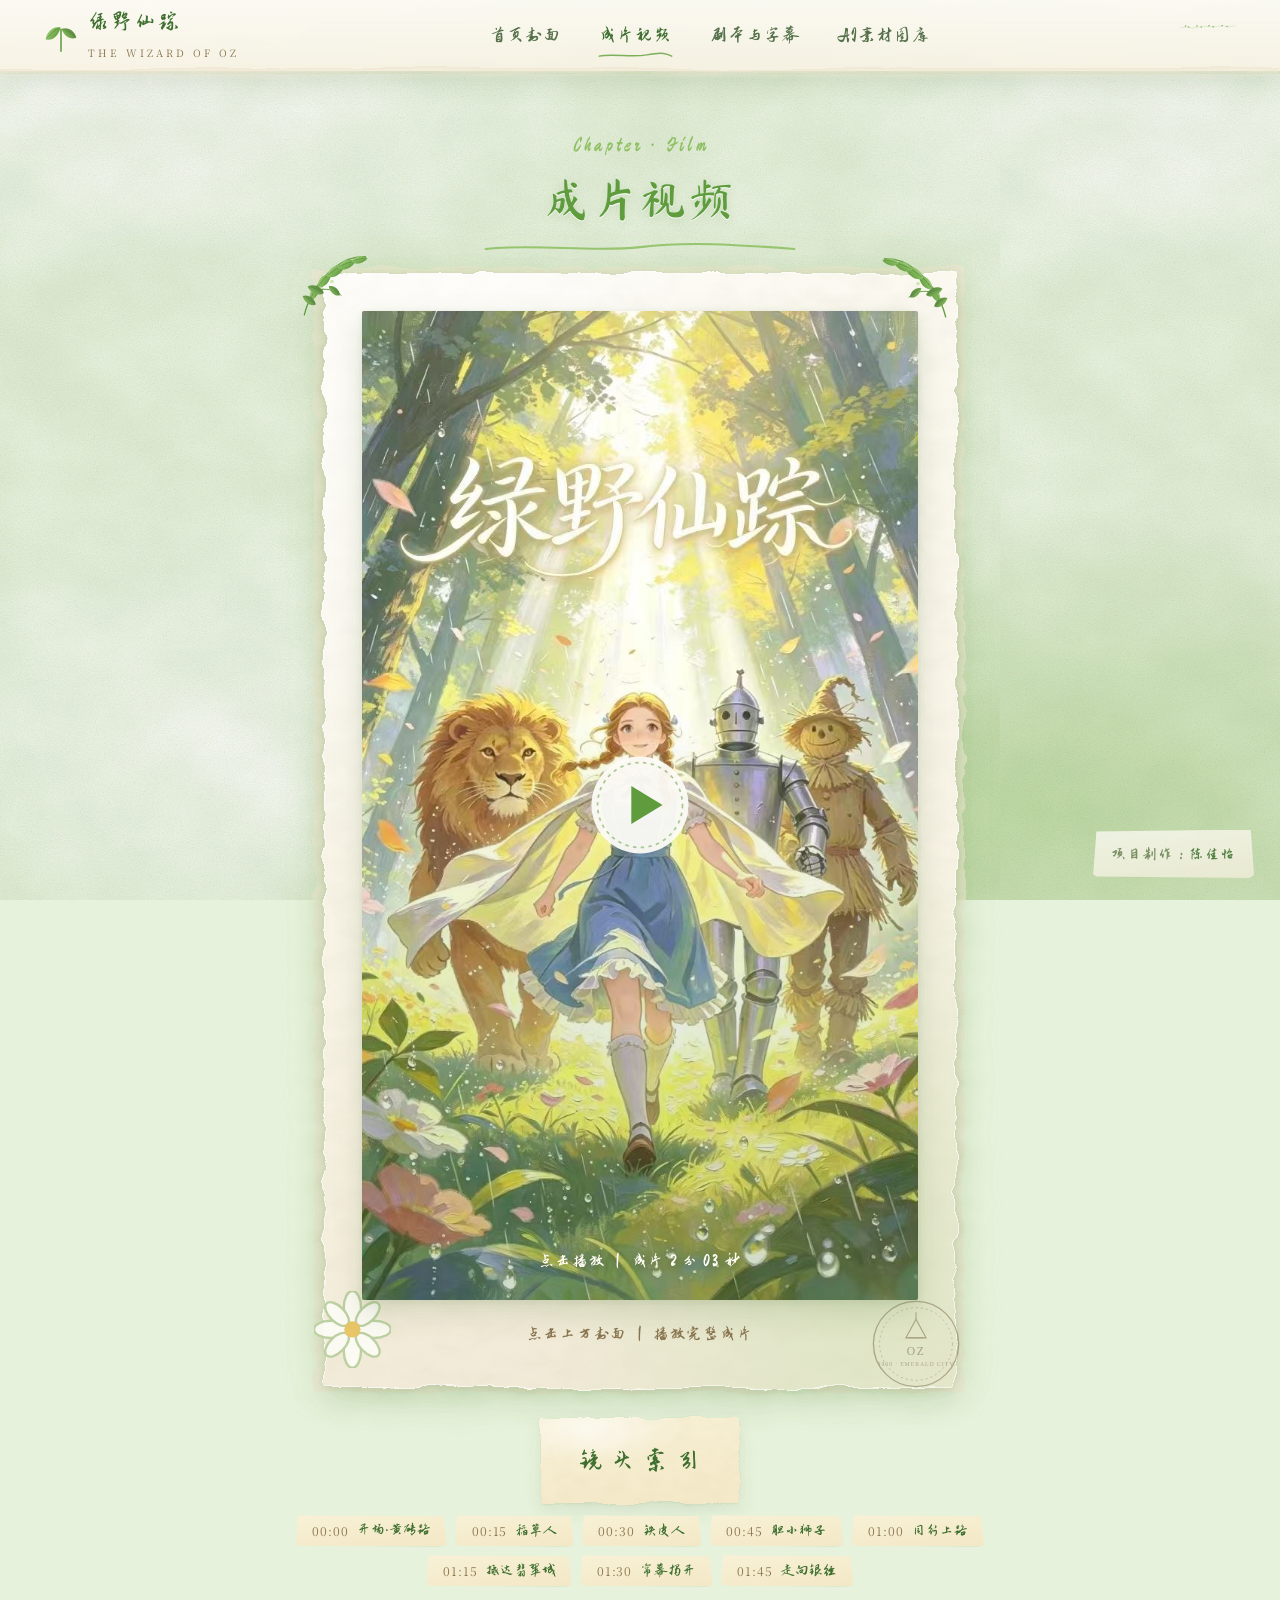
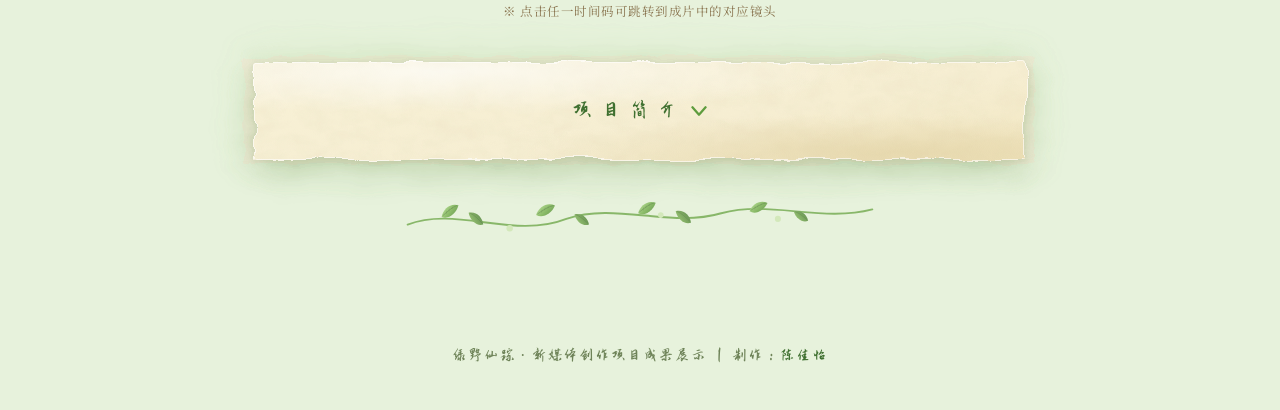
==== video.html @ a8768f30 "Add files via upload" ====
<!DOCTYPE html>
<html lang="zh-CN">
<head>
<meta charset="UTF-8">
<meta name="viewport" content="width=device-width, initial-scale=1, viewport-fit=cover">
<title>成片视频 · 绿野仙踪 | 陈佳怡</title>
<meta name="description" content="《绿野仙踪》新媒体创作项目成片视频 —— 完整短片与项目简介。制作：陈佳怡。">
<meta name="theme-color" content="#E7F2DC">
<link rel="stylesheet" href="css/style.css">
</head>
<body>

<!-- 入场遮罩：进入网页时纸张洇开 -->
<div class="intro" aria-hidden="true"></div>

<!-- SVG 装饰库（与首页一致） -->
<svg class="svg-defs" xmlns="http://www.w3.org/2000/svg" aria-hidden="true">
  <defs>
    <linearGradient id="gLeaf" x1="0" y1="0" x2="1" y2="1">
      <stop offset="0%" stop-color="#AED88A"/><stop offset="52%" stop-color="#7CB356"/><stop offset="100%" stop-color="#568F3A"/>
    </linearGradient>
    <linearGradient id="gLeaf2" x1="0" y1="1" x2="1" y2="0">
      <stop offset="0%" stop-color="#8FC064"/><stop offset="100%" stop-color="#4A7C36"/>
    </linearGradient>
    <linearGradient id="gTea" x1="0" y1="0" x2=".4" y2="1">
      <stop offset="0%" stop-color="#A9D287"/><stop offset="45%" stop-color="#78B053"/><stop offset="100%" stop-color="#3F7030"/>
    </linearGradient>

    <filter id="tornEdge" x="-12%" y="-18%" width="124%" height="136%">
      <feTurbulence type="fractalNoise" baseFrequency="0.020 0.040" numOctaves="5" seed="11" result="n"/>
      <feDisplacementMap in="SourceGraphic" in2="n" scale="11" xChannelSelector="R" yChannelSelector="G"/>
    </filter>
    <filter id="tornEdge2" x="-12%" y="-18%" width="124%" height="136%">
      <feTurbulence type="fractalNoise" baseFrequency="0.024 0.048" numOctaves="5" seed="27" result="n"/>
      <feDisplacementMap in="SourceGraphic" in2="n" scale="10" xChannelSelector="R" yChannelSelector="G"/>
    </filter>
    <filter id="tornEdge3" x="-14%" y="-20%" width="128%" height="140%">
      <feTurbulence type="fractalNoise" baseFrequency="0.030 0.055" numOctaves="4" seed="43" result="n"/>
      <feDisplacementMap in="SourceGraphic" in2="n" scale="8" xChannelSelector="R" yChannelSelector="G"/>
    </filter>
    <filter id="tornEdge4" x="-4%" y="-40%" width="108%" height="180%">
      <feTurbulence type="fractalNoise" baseFrequency="0.006 0.090" numOctaves="4" seed="59" result="n"/>
      <feDisplacementMap in="SourceGraphic" in2="n" scale="7" xChannelSelector="R" yChannelSelector="G"/>
    </filter>

    <g id="leafR">
      <path d="M0 0 C 9 -11, 26 -14, 36 -3 C 25 8, 8 10, 0 0 Z" fill="url(#gLeaf)"/>
      <path d="M3 -1 C 13 -3, 25 -6, 34 -4" stroke="#456F32" stroke-width="1.1" fill="none" opacity=".62"/>
      <path d="M13 -5 L10 0 M19 -6 L16 -2 M25 -6 L23 -3" stroke="#456F32" stroke-width=".75" opacity=".45"/>
    </g>
    <g id="leafL">
      <path d="M0 0 C -9 -11, -26 -14, -36 -3 C -25 8, -8 10, 0 0 Z" fill="url(#gLeaf2)"/>
      <path d="M-3 -1 C -13 -3, -25 -6, -34 -4" stroke="#456F32" stroke-width="1.1" fill="none" opacity=".62"/>
    </g>
    <g id="vineSpray">
      <path d="M4 104 C 12 72, 28 44, 56 22 C 74 8, 92 2, 110 3" fill="none" stroke="#5E9C3E" stroke-width="2.3" stroke-linecap="round"/>
      <path d="M34 60 C 46 58, 60 62, 68 70" fill="none" stroke="#5E9C3E" stroke-width="1.6" stroke-linecap="round"/>
      <use href="#leafR" transform="translate(14,78) rotate(-54) scale(.82)"/>
      <use href="#leafR" transform="translate(27,56) rotate(-40) scale(.92)"/>
      <use href="#leafR" transform="translate(43,37) rotate(-26) scale(1)"/>
      <use href="#leafR" transform="translate(62,22) rotate(-14) scale(.9)"/>
      <use href="#leafR" transform="translate(86,11) rotate(-5) scale(.78)"/>
      <use href="#leafL" transform="translate(24,86) rotate(28) scale(.76)"/>
      <use href="#leafL" transform="translate(38,66) rotate(16) scale(.84)"/>
      <use href="#leafL" transform="translate(66,70) rotate(34) scale(.7)"/>
      <circle cx="52" cy="46" r="3.2" fill="#CFE7B4"/>
      <circle cx="79" cy="30" r="2.6" fill="#CFE7B4"/>
    </g>
    <g id="vineH">
      <path d="M4 26 C 56 6, 116 42, 172 20 C 224 2, 282 30, 336 14 C 388 0, 442 24, 496 10" fill="none" stroke="#6FA84A" stroke-width="2" stroke-linecap="round" opacity=".92"/>
      <use href="#leafR" transform="translate(40,18) rotate(-30) scale(.6)"/>
      <use href="#leafL" transform="translate(84,26) rotate(34) scale(.55)"/>
      <use href="#leafR" transform="translate(140,16) rotate(-22) scale(.62)"/>
      <use href="#leafL" transform="translate(196,26) rotate(30) scale(.52)"/>
      <use href="#leafR" transform="translate(248,14) rotate(-26) scale(.6)"/>
      <use href="#leafL" transform="translate(304,24) rotate(32) scale(.56)"/>
      <use href="#leafR" transform="translate(366,12) rotate(-20) scale(.58)"/>
      <use href="#leafL" transform="translate(428,22) rotate(28) scale(.5)"/>
      <circle cx="112" cy="30" r="3.4" fill="#CFE7B4"/>
      <circle cx="272" cy="16" r="3" fill="#CFE7B4"/>
      <circle cx="396" cy="20" r="3.2" fill="#CFE7B4"/>
    </g>
    <g id="daisy">
      <g fill="#FDFCF6" stroke="#B7CE9C" stroke-width="1">
        <ellipse cx="0" cy="-9" rx="3.6" ry="7"/><ellipse cx="0" cy="9" rx="3.6" ry="7"/>
        <ellipse cx="-9" cy="0" rx="7" ry="3.6"/><ellipse cx="9" cy="0" rx="7" ry="3.6"/>
        <ellipse cx="-6.4" cy="-6.4" rx="3.2" ry="6.2" transform="rotate(-45 -6.4 -6.4)"/>
        <ellipse cx="6.4" cy="6.4" rx="3.2" ry="6.2" transform="rotate(-45 6.4 6.4)"/>
        <ellipse cx="-6.4" cy="6.4" rx="3.2" ry="6.2" transform="rotate(45 -6.4 6.4)"/>
        <ellipse cx="6.4" cy="-6.4" rx="3.2" ry="6.2" transform="rotate(45 6.4 -6.4)"/>
      </g>
      <circle cx="0" cy="0" r="3.4" fill="#E8C25C"/>
    </g>
    <g id="stampOZ">
      <circle cx="62" cy="62" r="55" fill="none" stroke="#9C9078" stroke-width="1.7" opacity=".85"/>
      <circle cx="62" cy="62" r="47" fill="none" stroke="#9C9078" stroke-width="1" opacity=".72" stroke-dasharray="2.5 4"/>
      <path d="M62 30 L75 54 L49 54 Z" fill="none" stroke="#9C9078" stroke-width="1.5" opacity=".9"/>
      <path d="M62 30 L62 21" stroke="#9C9078" stroke-width="1.3" opacity=".9"/>
      <path d="M52 54 L72 54" stroke="#9C9078" stroke-width="1.3" opacity=".9"/>
      <text x="62" y="76" text-anchor="middle" font-family="Georgia,serif" font-size="15" letter-spacing="2" fill="#9C9078" opacity=".95">OZ</text>
      <text x="62" y="90" text-anchor="middle" font-family="Georgia,serif" font-size="7.5" letter-spacing="1.2" fill="#9C9078" opacity=".85">1900 · EMERALD CITY</text>
    </g>
    <g id="book">
      <path d="M4 20 L66 8 L66 62 L4 74 Z" fill="#5E9C3E"/>
      <path d="M66 8 L106 20 L106 74 L66 62 Z" fill="#4E8440"/>
      <path d="M70 12 L102 20 L102 70 L70 60 Z" fill="#F7F2E3"/>
      <path d="M75 20 L97 25 M75 30 L97 35 M75 40 L97 45" stroke="#CFE7B4" stroke-width="1.7"/>
      <use href="#leafR" transform="translate(30,10) rotate(-40) scale(.7)"/>
    </g>
    <g id="butterfly">
      <path d="M16 18 C 3 3, -8 10, 1 20 C -8 29, 3 36, 16 22 Z" fill="#BAD89C"/>
      <path d="M18 18 C 31 3, 42 10, 33 20 C 42 29, 31 36, 18 22 Z" fill="#A8D283"/>
      <ellipse cx="17" cy="20" rx="1.7" ry="7.4" fill="#3F7030"/>
      <path d="M17 13 C 14 5, 10 2, 7 1 M17 13 C 20 5, 24 2, 27 1" stroke="#3F7030" stroke-width="1" fill="none"/>
    </g>
    <g id="playBtn">
      <circle cx="60" cy="60" r="56" fill="rgba(253,252,247,.94)"/>
      <circle cx="60" cy="60" r="49" fill="none" stroke="#5E9C3E" stroke-width="2" opacity=".5" stroke-dasharray="4 5"/>
      <path d="M50 38 L86 60 L50 82 Z" fill="#5E9C3E"/>
    </g>
    <g id="chev"><path d="M5 4 L13 12 L5 20" fill="none" stroke="#5E9C3E" stroke-width="2.6" stroke-linecap="round" stroke-linejoin="round"/></g>
    <g id="chevD"><path d="M3 6 L11 15 L19 6" fill="none" stroke="#5E9C3E" stroke-width="2.8" stroke-linecap="round" stroke-linejoin="round"/></g>
    <g id="waveRule"><path d="M6 8 C 60 2, 120 12, 170 6 S 270 3, 334 8" fill="none" stroke="#8FC064" stroke-width="2.2" stroke-linecap="round"/></g>
    <g id="tinyLeaf"><path d="M0 0 C 6 -8, 18 -10, 24 -2 C 16 6, 6 8, 0 0 Z" fill="#8FC064" opacity=".85"/></g>
  </defs>
</svg>

<!-- 常驻导航 -->
<nav class="topnav">
  <a class="brand" href="index.html">
    <svg class="brand__leaf" viewBox="0 0 40 40" aria-hidden="true">
      <use href="#leafR" transform="translate(2,24) rotate(-34) scale(.62)"/>
      <use href="#leafL" transform="translate(38,22) rotate(26) scale(.56)"/>
      <path d="M20 38 L20 12" stroke="#5E9C3E" stroke-width="1.8" stroke-linecap="round"/>
    </svg>
    <span><span class="brand__txt">绿野仙踪</span><span class="brand__en">THE WIZARD OF OZ</span></span>
  </a>
  <div class="navlinks">
    <a class="navlink" href="index.html">首页封面</a>
    <a class="navlink is-active" href="video.html">成片视频</a>
    <a class="navlink" href="script.html">剧本与字幕</a>
    <a class="navlink" href="gallery.html">AI素材图库</a>
  </div>
  <span class="navdeco" aria-hidden="true"><svg viewBox="0 0 100 40"><use href="#vineH" transform="scale(.2)"/></svg></span>
</nav>

<div class="drift" id="drift" aria-hidden="true"></div>

<main class="page" id="page">

  <!-- 页面标题区 -->
  <header class="pagehead">
    <span class="pagehead__en">Chapter · Film</span>
    <h1 class="script-title script-title--lg" style="margin:0;">成片视频</h1>
    <svg class="pagehead__deco" viewBox="0 0 340 16" aria-hidden="true"><use href="#waveRule"/></svg>
  </header>

  <section class="stage">

    <!-- ============ 视频区：先封面卡，点击后展开播放器 ============ -->
    <div class="filmwrap paper" id="filmwrap">

      <!-- 装饰：四角藤蔓 + 邮戳 + 干花 -->
      <svg class="deco deco--tl" style="width:96px" viewBox="0 0 130 120" aria-hidden="true"><use href="#vineSpray" transform="scale(.78)"/></svg>
      <svg class="deco deco--tr" style="width:96px" viewBox="0 0 130 120" aria-hidden="true"><use href="#vineSpray" transform="scale(-.78,.78) translate(-118,0)"/></svg>
      <svg class="stamp" style="right:-14px;bottom:-10px;width:96px" viewBox="0 0 124 124" aria-hidden="true"><use href="#stampOZ"/></svg>
      <svg class="dryflower" style="left:-16px;bottom:14px" viewBox="-16 -16 32 32" aria-hidden="true"><use href="#daisy"/></svg>

      <!-- 初始封面卡（点击展开） -->
      <div class="filmcover" id="filmcover" role="button" tabindex="0" aria-label="点击播放成片视频">
        <div class="filmcover__inner">
          <!-- ★ 视频封面图：替换 images/cover.jpg 即可 -->
          <img class="filmcover__img" src="images/cover.jpg" alt="《绿野仙踪》成片视频 封面">
          <span class="filmcover__veil" aria-hidden="true"></span>
          <svg class="filmcover__play" viewBox="0 0 120 120" aria-hidden="true"><use href="#playBtn"/></svg>
          <span class="filmcover__label">点击播放 ｜ 成片 2 分 03 秒</span>
        </div>
      </div>

      <!-- 展开后的播放器（★ 视频文件：video/film.mp4，换成你自己的成片即可） -->
      <div class="filmplayer paper paper--cream" id="filmplayer">
        <div class="filmplayer__frame">
          <video id="filmvideo" controls playsinline preload="metadata"
                 poster="images/cover.jpg">
            <source src="video/film.mp4" type="video/mp4">
            你的浏览器不支持 HTML5 视频，请下载 video/film.mp4 观看。
          </video>
        </div>
        <!-- 播放器四角藤蔓 -->
        <svg class="filmplayer__corner tl" viewBox="0 0 130 120" aria-hidden="true"><use href="#vineSpray" transform="scale(.82)"/></svg>
        <svg class="filmplayer__corner tr" viewBox="0 0 130 120" aria-hidden="true"><use href="#vineSpray" transform="scale(.82)"/></svg>
        <svg class="filmplayer__corner bl" viewBox="0 0 130 120" aria-hidden="true"><use href="#vineSpray" transform="scale(.82)"/></svg>
        <svg class="filmplayer__corner br" viewBox="0 0 130 120" aria-hidden="true"><use href="#vineSpray" transform="scale(.82)"/></svg>
      </div>

      <!-- 展开提示 -->
      <p class="filmwrap__hint" id="filmhint">点击上方封面 ｜ 播放完整成片</p>
    </div>

    <!-- ============ 章节时间轴（完整视频内的 8 个镜头） ============ -->
    <div class="chapters reveal">
      <div class="banner"><span class="banner__text">镜 头 索 引</span></div>
      <div class="chapters__list" id="chapters" style="margin-top:16px;">
        <button class="chip" type="button" data-t="0">   <span class="chip__t">00:00</span> 开场·黄砖路</button>
        <button class="chip" type="button" data-t="15">  <span class="chip__t">00:15</span> 稻草人</button>
        <button class="chip" type="button" data-t="30">  <span class="chip__t">00:30</span> 铁皮人</button>
        <button class="chip" type="button" data-t="45">  <span class="chip__t">00:45</span> 胆小狮子</button>
        <button class="chip" type="button" data-t="60">  <span class="chip__t">01:00</span> 同行上路</button>
        <button class="chip" type="button" data-t="75">  <span class="chip__t">01:15</span> 抵达翡翠城</button>
        <button class="chip" type="button" data-t="90">  <span class="chip__t">01:30</span> 帘幕揭开</button>
        <button class="chip" type="button" data-t="105"> <span class="chip__t">01:45</span> 走向银径</button>
      </div>
      <p class="chapters__tip">※ 点击任一时间码可跳转到成片中的对应镜头</p>
    </div>

    <!-- ============ 项目简介（默认折叠） ============ -->
    <div class="fold paper paper--cream reveal" id="fold">
      <div class="fold__head" role="button" tabindex="0" aria-expanded="false">
        <span class="fold__t">项 目 简 介</span>
        <svg class="fold__arrow" viewBox="0 0 22 21" aria-hidden="true"><use href="#chevD"/></svg>
      </div>
      <div class="fold__body">
        <div class="fold__inner">
          <div class="fold__content">
            <p>本片以世界名著《绿野仙踪》为蓝本，围绕一句提问展开叙事：<br>
              「稻草人要大脑、铁皮人要心脏、狮子要勇气 —— 而你缺什么？」</p>
            <p>全片按原著章节顺序推进：从堪萨斯的灰暗草原出发，沿黄砖路依次遇见稻草人、铁皮人与胆小的狮子，
              抵达翡翠城，揭开幕布后那个手忙脚乱的「大骗子」奥兹，
              最后回到「他们想要的东西其实一直都在」这一层反转。</p>
            <p>创作流程为：标题策划 → 字幕脚本（按原著 24 章拆分）→ 分镜画面提示词 →
              AI 水彩概念图生成 → 首尾帧视频生成 → 剪辑合成 → 网页成果集呈现。
              全片时长 2 分 03 秒，竖屏 9:16，风格为油画质感的温柔治愈童话。</p>
          </div>
        </div>
      </div>
    </div>

    <!-- 页面装饰：底部横向藤蔓 -->
    <div style="position:relative;margin-top:clamp(26px,4vw,46px);text-align:center;">
      <svg style="display:block;width:min(520px,92%);height:34px;margin:0 auto;opacity:.85;" viewBox="0 0 500 36" aria-hidden="true"><use href="#vineH"/></svg>
    </div>
  </section>
</main>

<div class="signature">项目制作：<span class="signature__name">陈佳怡</span></div>
<div class="footsign">绿野仙踪 · 新媒体创作项目成果展示 &nbsp;|&nbsp; 制作：<span>陈佳怡</span></div>

<script src="js/main.js"></script>
</body>
</html>
---- css/style.css ----
/* ==========================================================================
   绿野仙踪 · 森系水彩手账作品集  ——  css/style.css
   风格严格参考：Verdant Vibes 复古水彩手账 PPT 模板
   --------------------------------------------------------------------------
   【本次改动 v3.0 整站视觉重做】
   1) 背景   浅薄荷绿水彩晕染底纹（多层径向渐变 + feTurbulence 水渍 + 纸颗粒）
   2) 纸张   真实撕边毛边（SVG feDisplacementMap）+ 多层纸片叠加 + 水彩晕染阴影
   3) 标题   草绿色温柔手写体（英文斜体手写 + 中文行楷）
   4) 横幅   米黄色撕边纸条替代所有扁平按钮/标题栏
   5) 装饰   手绘水彩绿植藤蔓 / 复古邮戳 / 绿茶具 / 旧书 / 干花 / 蝴蝶 / 胶带
   6) 动画   整体淡入 → 主纸飘落 → 卡片错落弹出 → 藤蔓浮现 → 邮戳压印
   7) 署名   陈佳怡（右下角固定 + 页脚）
   配色：薄荷绿 #E7F2DC  草绿 #5E9C3E  米黄 #F8F1D6  纸白 #FCFAF3
   ========================================================================== */

@import url('https://fonts.googleapis.com/css2?family=Ma+Shan+Zheng&family=Zhi+Mang+Xing&family=Noto+Serif+SC:wght@400;500;600;700&display=swap');

/* --------------------------------------------------------------------------
   1. 设计变量
   -------------------------------------------------------------------------- */
:root{
  /* 底色系 */
  --mint:#E7F2DC;
  --mint-2:#D9EAC8;
  --mint-3:#EFF7E6;
  --mint-deep:#C6E0AC;

  /* 纸张系 */
  --paper:#FCFAF3;
  --paper-2:#F7F2E3;
  --paper-3:#F0E8D4;
  --cream:#F8F1D6;
  --cream-2:#F2E7C2;
  --kraft:#E5D5A8;

  /* 绿色系 */
  --green:#5E9C3E;
  --green-d:#3F7030;
  --green-dd:#2F5624;
  --green-l:#8FC064;
  --green-xl:#BAD89C;

  /* 文字与做旧 */
  --ink:#39552F;
  --ink-2:#55704A;
  --brown:#8A7550;
  --stamp:#9C9078;
  --line:rgba(94,156,62,.28);

  /* 阴影（水彩晕染感：暖棕实影 + 薄荷绿柔光） */
  --sh-soft:0 6px 16px rgba(96,124,72,.14), 0 1px 2px rgba(96,124,72,.10);
  --sh-mid:0 12px 30px rgba(96,124,72,.20), 0 2px 6px rgba(96,124,72,.12);
  --sh-deep:0 22px 50px rgba(88,116,66,.28), 0 4px 10px rgba(88,116,66,.14);
  --glow:0 0 0 1px rgba(255,255,255,.6) inset, 0 0 40px rgba(160,206,124,.30);

  /* 字体 */
  --f-hand:'Zhi Mang Xing','Ma Shan Zheng','STXingkai','华文行楷','KaiTi','楷体',cursive;
  --f-title:'Ma Shan Zheng','Zhi Mang Xing','STXingkai','华文行楷',cursive;
  --f-body:'Noto Serif SC','Songti SC','SimSun','宋体',serif;

  /* 缓动（全部缓慢柔和，不夸张） */
  --e-silk:cubic-bezier(.22,.68,.30,1);
  --e-pop:cubic-bezier(.34,1.56,.54,1);
  --e-soft:cubic-bezier(.25,.8,.3,1);

  --nav-h:66px;
}

/* --------------------------------------------------------------------------
   2. 基础重置 + 水彩背景（禁止纯色）
   -------------------------------------------------------------------------- */
*,*::before,*::after{ box-sizing:border-box; }

html{ scroll-behavior:smooth; -webkit-text-size-adjust:100%; }

body{
  margin:0;
  min-height:100vh;
  font-family:var(--f-body);
  font-size:16px;
  line-height:1.9;
  color:var(--ink);
  letter-spacing:.02em;
  position:relative;
  /* 【本次改动】薄荷绿多层水彩晕染底纹，绝非单调纯色 */
  background-color:var(--mint);
  background-image:
    radial-gradient(60% 44% at 10% 6%,  rgba(255,255,255,.92) 0%, rgba(255,255,255,0) 64%),
    radial-gradient(50% 38% at 92% 12%, rgba(255,255,255,.78) 0%, rgba(255,255,255,0) 62%),
    radial-gradient(72% 52% at 80% 90%, rgba(186,216,156,.80) 0%, rgba(186,216,156,0) 66%),
    radial-gradient(54% 46% at 18% 84%, rgba(255,255,255,.66) 0%, rgba(255,255,255,0) 64%),
    radial-gradient(120% 84% at 50% 46%, var(--mint-3) 0%, var(--mint) 46%, var(--mint-2) 100%);
  background-attachment:fixed;
  overflow-x:hidden;
}

/* 水渍晕染层（程序化生成的柔和斑块） */
body::before{
  content:"";
  position:fixed; inset:0;
  pointer-events:none;
  z-index:0;
  background-image:url("data:image/svg+xml,%3Csvg xmlns='http://www.w3.org/2000/svg' width='1000' height='1000'%3E%3Cfilter id='w'%3E%3CfeTurbulence type='fractalNoise' baseFrequency='0.010 0.013' numOctaves='5' seed='6'/%3E%3CfeColorMatrix values='0 0 0 0 0.42  0 0 0 0 0.60  0 0 0 0 0.30  0 0 0 -0.70 0.55'/%3E%3C/filter%3E%3Crect width='1000' height='1000' filter='url(%23w)'/%3E%3C/svg%3E");
  background-size:1000px 1000px;
  opacity:.34;
  mix-blend-mode:multiply;
}
/* 纸颗粒层 */
body::after{
  content:"";
  position:fixed; inset:0;
  pointer-events:none;
  z-index:0;
  background-image:url("data:image/svg+xml,%3Csvg xmlns='http://www.w3.org/2000/svg' width='260' height='260'%3E%3Cfilter id='g'%3E%3CfeTurbulence type='fractalNoise' baseFrequency='0.86' numOctaves='4' seed='3'/%3E%3C/filter%3E%3Crect width='260' height='260' filter='url(%23g)'/%3E%3C/svg%3E");
  background-size:260px 260px;
  opacity:.22;
  mix-blend-mode:multiply;
}

/* 内容层抬到背景之上 */
.page{ position:relative; z-index:1; }

/* 隐藏的 SVG 定义容器（不可用 display:none，否则 filter 引用失效） */
.svg-defs{ position:absolute; width:0; height:0; overflow:hidden; }

a{ color:var(--green-d); text-decoration:none; }

/* --------------------------------------------------------------------------
   3. 纸张系统：撕边 + 多层叠加 + 纸肌理 + 水彩晕染阴影
   【本次改动】全部纸张统一由 .paper 的 ::before 通过 SVG 撕边滤镜生成
   -------------------------------------------------------------------------- */
.paper{
  position:relative;
  z-index:0;
  padding:46px 50px;
  color:var(--ink);
  /* 自身不留背景，交给 ::before，才能让撕边生效 */
}
/* 撕边底纸（第 1 层：略大的错位底纸，营造多层纸片叠加） */
.paper::after{
  content:"";
  position:absolute;
  inset:-12px -14px -10px -16px;
  z-index:-2;
  background:var(--paper-3);
  opacity:.72;
  filter:url(#tornEdge2);
  border-radius:3px;
}
/* 主纸面（第 2 层：带水彩纸肌理 + 明暗层次 + 晕染阴影） */
.paper::before{
  content:"";
  position:absolute;
  inset:-6px;
  z-index:-1;
  border-radius:3px;
  /* 纸纤维 + 受光/沉色层次 + 水彩淡淡晕染 */
  background-image:
    radial-gradient(80% 60% at 22% 12%, rgba(255,255,255,.72) 0%, rgba(255,255,255,0) 70%),
    radial-gradient(70% 55% at 84% 90%, rgba(206,226,182,.55) 0%, rgba(206,226,182,0) 72%),
    radial-gradient(46% 40% at 50% 50%, rgba(248,241,214,.50) 0%, rgba(248,241,214,0) 76%),
    url("data:image/svg+xml,%3Csvg xmlns='http://www.w3.org/2000/svg' width='300' height='300'%3E%3Cfilter id='p'%3E%3CfeTurbulence type='fractalNoise' baseFrequency='0.035 0.06' numOctaves='4' seed='19'/%3E%3CfeColorMatrix values='0 0 0 0 0.55  0 0 0 0 0.50  0 0 0 0 0.36  0 0 0 -0.16 0.10'/%3E%3C/filter%3E%3Crect width='300' height='300' filter='url(%23p)'/%3E%3C/svg%3E"),
    linear-gradient(168deg, var(--paper) 0%, var(--paper-2) 62%, var(--paper-3) 100%);
  background-size:auto, auto, auto, 300px 300px, auto;
  box-shadow:var(--sh-mid), var(--glow);
  filter:url(#tornEdge);
}

/* 纸张配色变体 */
.paper--cream::before{
  background-image:
    radial-gradient(78% 60% at 24% 10%, rgba(255,255,255,.66) 0%, rgba(255,255,255,0) 70%),
    radial-gradient(66% 54% at 82% 92%, rgba(214,194,140,.42) 0%, rgba(214,194,140,0) 72%),
    url("data:image/svg+xml,%3Csvg xmlns='http://www.w3.org/2000/svg' width='300' height='300'%3E%3Cfilter id='p'%3E%3CfeTurbulence type='fractalNoise' baseFrequency='0.04 0.065' numOctaves='4' seed='23'/%3E%3CfeColorMatrix values='0 0 0 0 0.58  0 0 0 0 0.50  0 0 0 0 0.32  0 0 0 -0.18 0.12'/%3E%3C/filter%3E%3Crect width='300' height='300' filter='url(%23p)'/%3E%3C/svg%3E"),
    linear-gradient(170deg, var(--cream) 0%, #F6EED2 60%, var(--cream-2) 100%);
  background-size:auto,auto,300px 300px,auto;
}
.paper--kraft::before{
  background-image:
    radial-gradient(76% 58% at 20% 12%, rgba(255,255,255,.52) 0%, rgba(255,255,255,0) 70%),
    url("data:image/svg+xml,%3Csvg xmlns='http://www.w3.org/2000/svg' width='280' height='280'%3E%3Cfilter id='p'%3E%3CfeTurbulence type='fractalNoise' baseFrequency='0.05 0.08' numOctaves='4' seed='31'/%3E%3CfeColorMatrix values='0 0 0 0 0.52  0 0 0 0 0.42  0 0 0 0 0.24  0 0 0 -0.22 0.16'/%3E%3C/filter%3E%3Crect width='280' height='280' filter='url(%23p)'/%3E%3C/svg%3E"),
    linear-gradient(168deg, var(--kraft) 0%, #E0CF9E 58%, #D8C68E 100%);
  background-size:auto,280px 280px,auto;
}
.paper--white::before{
  background-image:
    radial-gradient(80% 62% at 26% 8%, rgba(255,255,255,.92) 0%, rgba(255,255,255,0) 72%),
    linear-gradient(170deg, #FFFDF8 0%, #FBF7EC 100%);
  background-size:auto,auto;
}
.paper--flat{ padding:0; }
.paper--tight{ padding:28px 30px; }

/* 纸张悬浮微动作 */
.paper--hoverable{ transition:transform .68s var(--e-silk), filter .68s var(--e-silk); }
.paper--hoverable:hover{ transform:translateY(-6px) rotate(-.5deg); }
.paper--hoverable:hover::before{ box-shadow:var(--sh-deep), var(--glow); }

/* --------------------------------------------------------------------------
   4. 标题与文字（温柔手写感）
   -------------------------------------------------------------------------- */
.hand{
  font-family:var(--f-hand);
  font-weight:400;
  color:var(--green);
  letter-spacing:.06em;
  line-height:1.25;
}
.hand--ink{ color:var(--ink); }
.hand--deep{ color:var(--green-d); }

.serif{ font-family:var(--f-body); }

/* 手写体大标题（草绿，轻微描边增强水彩感） */
.script-title{
  font-family:var(--f-title);
  font-weight:400;
  color:var(--green);
  margin:0;
  letter-spacing:.05em;
  line-height:1.22;
  text-shadow:0 1px 0 rgba(255,255,255,.9), 0 3px 10px rgba(94,156,62,.18);
}
.script-title--en{
  font-family:'Zhi Mang Xing',var(--f-title);
  font-style:italic;
  color:var(--green);
  letter-spacing:.03em;
}
.script-title--xl{ font-size:clamp(42px,7.4vw,76px); }
.script-title--lg{ font-size:clamp(30px,4.4vw,46px); }
.script-title--md{ font-size:clamp(23px,3vw,32px); }

.subtitle{
  font-family:var(--f-body);
  color:var(--ink-2);
  font-size:clamp(13px,1.5vw,16px);
  letter-spacing:.34em;
  margin:14px 0 0;
}
.eyebrow{
  font-family:var(--f-hand);
  font-size:15px;
  color:var(--brown);
  letter-spacing:.30em;
}

p{ margin:0 0 14px; }
.muted{ color:var(--ink-2); }
.center{ text-align:center; }
.small{ font-size:14px; line-height:1.85; }

/* --------------------------------------------------------------------------
   5. 米黄撕边横幅（替代扁平按钮 / 标题栏）
   【本次改动】所有板块标题、按钮一律纸化，摒弃扁平圆角方框
   -------------------------------------------------------------------------- */
.banner{
  position:relative;
  display:inline-block;
  padding:14px 34px;
  z-index:0;
  color:var(--ink);
}
.banner::before{
  content:"";
  position:absolute; inset:-4px;
  z-index:-1;
  background-image:
    radial-gradient(70% 60% at 24% 12%, rgba(255,255,255,.62) 0%, rgba(255,255,255,0) 70%),
    url("data:image/svg+xml,%3Csvg xmlns='http://www.w3.org/2000/svg' width='240' height='240'%3E%3Cfilter id='c'%3E%3CfeTurbulence type='fractalNoise' baseFrequency='0.06 0.09' numOctaves='3' seed='41'/%3E%3CfeColorMatrix values='0 0 0 0 0.60  0 0 0 0 0.52  0 0 0 0 0.30  0 0 0 -0.14 0.10'/%3E%3C/filter%3E%3Crect width='240' height='240' filter='url(%23c)'/%3E%3C/svg%3E"),
    linear-gradient(172deg, var(--cream) 0%, #F4E9C8 100%);
  background-size:auto,240px 240px,auto;
  filter:url(#tornEdge3);
  box-shadow:var(--sh-soft);
}
.banner__text{
  font-family:var(--f-hand);
  font-size:clamp(19px,2.4vw,26px);
  color:var(--green-d);
  letter-spacing:.08em;
}

/* 可点击横幅（折叠模块标题） */
.banner--click{ cursor:pointer; transition:transform .6s var(--e-silk); }
.banner--click:hover{ transform:translateY(-3px) rotate(-.6deg); }
.banner--click:hover::before{ box-shadow:var(--sh-mid); }
.banner--click:focus-visible{ outline:2px dashed var(--green-l); outline-offset:6px; }

/* 章节纸条（时间轴 / 小标签） */
.chip{
  position:relative;
  display:inline-flex;
  align-items:center;
  gap:8px;
  padding:7px 16px;
  font-family:var(--f-hand);
  font-size:15px;
  color:var(--green-d);
  background:linear-gradient(174deg, var(--cream) 0%, #F3E8C6 100%);
  box-shadow:var(--sh-soft);
  cursor:pointer;
  border:0;
  transition:transform .5s var(--e-silk), box-shadow .5s var(--e-silk);
  clip-path:polygon(2% 0,98% 3%,100% 96%,96% 100%,3% 98%,0 94%,1% 5%);
}
.chip:hover{ transform:translateY(-3px) rotate(-1deg); box-shadow:var(--sh-mid); }
.chip.is-active{
  background:linear-gradient(174deg, #EAF6DC 0%, #D9EDC2 100%);
  color:var(--green-dd);
  font-weight:600;
}
.chip__t{ font-size:12px; color:var(--brown); letter-spacing:.08em; font-family:var(--f-body); }

/* --------------------------------------------------------------------------
   6. 顶部导航（常驻 + 手绘下划线）
   -------------------------------------------------------------------------- */
.topnav{
  position:sticky; top:0;
  z-index:60;
  padding:9px clamp(14px,4vw,44px);
  display:flex; align-items:center; justify-content:space-between;
  gap:16px;
  background:linear-gradient(180deg, rgba(252,250,243,.94) 0%, rgba(247,242,227,.90) 100%);
  backdrop-filter:blur(9px);
  box-shadow:0 3px 0 rgba(94,156,62,.12), 0 10px 26px rgba(96,124,72,.16);
}
/* 导航底部的撕边纸边 */
.topnav::after{
  content:"";
  position:absolute; left:0; right:0; bottom:-7px; height:10px;
  background:linear-gradient(180deg, rgba(240,232,212,.95), rgba(240,232,212,0));
  filter:url(#tornEdge4);
  pointer-events:none;
}
.brand{ display:flex; align-items:center; gap:10px; flex-shrink:0; }
.brand__leaf{ width:34px; height:34px; flex-shrink:0; }
.brand__txt{
  font-family:var(--f-hand);
  font-size:23px;
  color:var(--green-d);
  letter-spacing:.10em;
  line-height:1;
}
.brand__en{
  font-family:var(--f-body);
  font-size:10px;
  color:var(--brown);
  letter-spacing:.30em;
  display:block;
  margin-top:3px;
}

.navlinks{ display:flex; align-items:center; gap:clamp(4px,1.4vw,14px); flex-wrap:wrap; justify-content:flex-end; }
.navlink{
  position:relative;
  padding:8px 12px 9px;
  font-family:var(--f-hand);
  font-size:19px;
  color:var(--ink-2);
  letter-spacing:.06em;
  transition:color .5s var(--e-silk), transform .5s var(--e-silk);
}
.navlink::after{
  content:"";
  position:absolute; left:11%; right:11%; bottom:3px; height:7px;
  background:url("data:image/svg+xml,%3Csvg xmlns='http://www.w3.org/2000/svg' width='120' height='10' viewBox='0 0 120 10'%3E%3Cpath d='M2 6 C 26 1, 52 9, 78 4 S 110 2, 118 6' fill='none' stroke='%236FA84A' stroke-width='2.4' stroke-linecap='round'/%3E%3C/svg%3E") no-repeat center/100% 100%;
  transform:scaleX(0);
  transform-origin:left center;
  transition:transform .58s var(--e-silk);
  opacity:.9;
}
.navlink:hover{ color:var(--green-d); transform:translateY(-2px); }
.navlink:hover::after{ transform:scaleX(1); }
.navlink.is-active{ color:var(--green-d); font-weight:400; }
.navlink.is-active::after{ transform:scaleX(1); }

/* 导航右侧装饰小叶枝 */
.navdeco{ display:flex; align-items:center; pointer-events:none; }
.navdeco svg{ width:56px; height:30px; opacity:.85; }

/* --------------------------------------------------------------------------
   7. 手绘装饰件
   -------------------------------------------------------------------------- */
.deco{ position:absolute; pointer-events:none; user-select:none; }
.deco--bl{ left:-26px; bottom:-26px; }
.deco--br{ right:-30px; bottom:-22px; }
.deco--tl{ left:-28px; top:-24px; }
.deco--tr{ right:-26px; top:-22px; }

/* 两侧藤蔓 */
.vine{ position:absolute; pointer-events:none; z-index:2; }
.vine--left{ left:-10px; top:12%; width:min(160px,15vw); }
.vine--right{ right:-10px; top:24%; width:min(150px,14vw); }

/* 邮戳 */
.stamp{
  position:absolute;
  width:clamp(76px,9vw,116px);
  opacity:.72;
  mix-blend-mode:multiply;
  pointer-events:none;
}

/* 胶带贴纸 */
.tape{
  position:absolute;
  width:88px; height:26px;
  background:linear-gradient(180deg, rgba(240,232,198,.86), rgba(228,216,174,.78));
  box-shadow:0 2px 6px rgba(120,140,96,.22);
  opacity:.9;
  pointer-events:none;
  clip-path:polygon(3% 6%,97% 0,100% 92%,2% 100%);
}
.tape--tl{ left:-16px; top:-12px; transform:rotate(-42deg); }
.tape--tr{ right:-16px; top:-12px; transform:rotate(40deg); }
.tape--bl{ left:-16px; bottom:-12px; transform:rotate(42deg); }
.tape--br{ right:-16px; bottom:-12px; transform:rotate(-40deg); }
.tape--tc{ left:50%; top:-14px; transform:translateX(-50%) rotate(-2.5deg); }

/* 干花 / 小花枝 */
.dryflower{ position:absolute; width:clamp(54px,6vw,86px); opacity:.9; pointer-events:none; }

/* 飘落的叶子粒子（入场/常驻轻柔飘动） */
.drift{ position:fixed; inset:0; pointer-events:none; z-index:2; overflow:hidden; }
.drift__leaf{
  position:absolute;
  width:26px; height:26px;
  opacity:0;
  will-change:transform;
  animation:leafDrift linear infinite;
}

/* --------------------------------------------------------------------------
   8. 首页封面
   -------------------------------------------------------------------------- */
.cover{
  position:relative;
  padding:clamp(28px,6vw,70px) clamp(16px,5vw,52px) clamp(40px,7vw,84px);
  max-width:1180px;
  margin:0 auto;
}

/* 封面主纸（撕边大水彩纸） */
.cover__hero{
  position:relative;
  max-width:900px;
  margin:0 auto;
  padding:clamp(40px,7vw,76px) clamp(26px,6vw,68px) clamp(44px,7vw,74px);
  text-align:center;
  /* 入场：从上方缓缓飘落 */
  animation:heroFall 1.7s var(--e-silk) .30s both;
}
/* 纸面淡线描花朵水印 */
.cover__hero .watermark{
  position:absolute;
  left:50%; top:56%;
  width:min(420px,74%);
  transform:translate(-50%,-50%);
  opacity:.24;
  pointer-events:none;
}
.cover__hero-title{
  margin:0;
  position:relative;
  z-index:1;
}
.cover__en{
  display:block;
  font-family:'Zhi Mang Xing',var(--f-title);
  font-style:italic;
  color:var(--green);
  font-size:clamp(38px,7.6vw,78px);
  line-height:1.06;
  letter-spacing:.02em;
  text-shadow:0 2px 0 rgba(255,255,255,.8), 0 8px 20px rgba(94,156,62,.20);
}
.cover__cn{
  display:block;
  margin-top:12px;
  font-family:var(--f-title);
  color:var(--green-d);
  font-size:clamp(28px,4.6vw,50px);
  letter-spacing:.20em;
  text-shadow:0 1px 0 rgba(255,255,255,.9);
}
.cover__sub{
  margin:20px 0 0;
  font-family:var(--f-body);
  font-size:clamp(12px,1.5vw,15px);
  letter-spacing:.36em;
  color:var(--brown);
}
.cover__rule{
  width:min(340px,76%);
  height:12px;
  margin:22px auto 0;
  background:url("data:image/svg+xml,%3Csvg xmlns='http://www.w3.org/2000/svg' width='340' height='14' viewBox='0 0 340 14'%3E%3Cpath d='M6 8 C 60 2, 120 12, 170 6 S 270 3, 334 8' fill='none' stroke='%238FC064' stroke-width='2.2' stroke-linecap='round'/%3E%3C/svg%3E") no-repeat center/contain;
  opacity:.85;
}

/* 首页三张错落便签入口卡 */
.entries{
  margin:clamp(40px,7vw,74px) auto 0;
  display:flex;
  justify-content:center;
  align-items:flex-start;
  gap:clamp(14px,3vw,40px);
  flex-wrap:wrap;
  max-width:1060px;
}
.entry-slot{
  flex:0 0 auto;
  animation:cardPop 1.05s var(--e-pop) both;
}
.entry-slot:nth-child(1){ animation-delay:.72s; }
.entry-slot:nth-child(2){ animation-delay:.92s; }
.entry-slot:nth-child(3){ animation-delay:1.12s; }

.entry-card{
  position:relative;
  display:block;
  width:clamp(210px,26vw,268px);
  padding:30px 24px 26px;
  z-index:0;
  color:var(--ink);
  transition:transform .78s var(--e-silk), filter .78s var(--e-silk);
}
/* 卡片纸面 */
.entry-card::before{
  content:"";
  position:absolute; inset:-5px;
  z-index:-1;
  background-image:
    radial-gradient(74% 58% at 22% 10%, rgba(255,255,255,.72) 0%, rgba(255,255,255,0) 70%),
    radial-gradient(60% 50% at 84% 92%, rgba(210,190,140,.34) 0%, rgba(210,190,140,0) 72%),
    url("data:image/svg+xml,%3Csvg xmlns='http://www.w3.org/2000/svg' width='260' height='260'%3E%3Cfilter id='e'%3E%3CfeTurbulence type='fractalNoise' baseFrequency='0.05 0.08' numOctaves='4' seed='53'/%3E%3CfeColorMatrix values='0 0 0 0 0.58  0 0 0 0 0.50  0 0 0 0 0.32  0 0 0 -0.16 0.10'/%3E%3C/filter%3E%3Crect width='260' height='260' filter='url(%23e)'/%3E%3C/svg%3E"),
    linear-gradient(170deg, #FFFDF6 0%, var(--cream) 58%, var(--cream-2) 100%);
  background-size:auto,auto,260px 260px,auto;
  filter:url(#tornEdge);
  box-shadow:var(--sh-mid), var(--glow);
  transition:box-shadow .78s var(--e-silk);
}
/* 错落旋转 */
.entry-slot:nth-child(1) .entry-card{ transform:rotate(-3.4deg); }
.entry-slot:nth-child(2) .entry-card{ transform:rotate(1.6deg) translateY(16px); }
.entry-slot:nth-child(3) .entry-card{ transform:rotate(-1.4deg) translateY(4px); }

/* 悬浮：轻微旋转 + 上浮 + 阴影加深 */
.entry-slot:nth-child(1) .entry-card:hover{ transform:rotate(-1.4deg) translateY(-15px) scale(1.035); }
.entry-slot:nth-child(2) .entry-card:hover{ transform:rotate(3.2deg) translateY(1px) scale(1.035); }
.entry-slot:nth-child(3) .entry-card:hover{ transform:rotate(.4deg) translateY(-11px) scale(1.035); }
.entry-card:hover::before{ box-shadow:var(--sh-deep), var(--glow); }

.entry-card__icon{
  width:64px; height:64px;
  margin:0 auto 14px;
  display:block;
  transition:transform .7s var(--e-pop);
}
.entry-card:hover .entry-card__icon{ transform:translateY(-4px) rotate(-6deg) scale(1.06); }
.entry-card__t{
  font-family:var(--f-hand);
  font-size:26px;
  color:var(--green-d);
  text-align:center;
  letter-spacing:.08em;
  display:block;
  margin:0;
}
.entry-card__en{
  display:block;
  text-align:center;
  font-family:var(--f-body);
  font-size:10px;
  letter-spacing:.24em;
  color:var(--brown);
  margin-top:5px;
}
.entry-card__d{
  margin:12px 0 0;
  text-align:center;
  font-size:13px;
  line-height:1.8;
  color:var(--ink-2);
}
.entry-card__go{
  display:flex;
  align-items:center;
  justify-content:center;
  gap:6px;
  margin-top:14px;
  font-family:var(--f-hand);
  font-size:15px;
  color:var(--green);
  opacity:.85;
}
.entry-card__go svg{ width:16px; height:12px; transition:transform .6s var(--e-silk); }
.entry-card:hover .entry-card__go svg{ transform:translateX(6px); }

/* 首页装饰层 */
.cover__vines{ position:absolute; inset:0; pointer-events:none; z-index:1; }
.cover__vines svg{ position:absolute; opacity:0; animation:vineIn 1.6s var(--e-soft) both; }
.cover__vines .v-left{ left:-30px; top:80px; width:min(230px,22vw); animation-delay:.90s; }
.cover__vines .v-right{ right:-24px; top:150px; width:min(210px,20vw); animation-delay:1.06s; }
.cover__vines .v-bottom{ left:50%; transform:translateX(-50%); bottom:6px; width:min(420px,52vw); animation-delay:1.22s; }
.cover__stamp{ left:6%; top:34px; animation:stampPress .95s var(--e-silk) .62s both; }
.cover__teapot{
  position:absolute;
  right:clamp(-6px,1vw,26px);
  bottom:clamp(-14px,-1vw,6px);
  width:clamp(120px,17vw,220px);
  opacity:.96;
  pointer-events:none;
  animation:softFloat 9s ease-in-out 1.9s infinite;
}
.cover__book{
  position:absolute;
  left:clamp(-10px,0vw,10px);
  bottom:clamp(-10px,0vw,4px);
  width:clamp(96px,13vw,168px);
  opacity:.94;
  pointer-events:none;
  animation:softFloat 11s ease-in-out 2.4s infinite reverse;
}

/* 首页页脚纸条 */
.foot-note{
  margin:clamp(36px,6vw,64px) auto 0;
  max-width:880px;
  text-align:center;
  padding:20px 26px;
}
.foot-note p{ margin:0; font-size:13.5px; color:var(--ink-2); line-height:1.9; }

/* --------------------------------------------------------------------------
   9. 页面标题区（内页共用）
   -------------------------------------------------------------------------- */
.pagehead{
  position:relative;
  max-width:1000px;
  margin:0 auto;
  padding:clamp(30px,5vw,54px) clamp(16px,4vw,30px) clamp(12px,2vw,22px);
  text-align:center;
}
.pagehead__en{
  display:block;
  font-family:'Zhi Mang Xing',var(--f-title);
  font-style:italic;
  color:var(--green-l);
  font-size:clamp(15px,2vw,20px);
  letter-spacing:.16em;
  margin-bottom:8px;
}
.pagehead__deco{ display:block; width:min(320px,70%); height:16px; margin:14px auto 0; opacity:.9; }

/* --------------------------------------------------------------------------
   10. 成片视频页
   -------------------------------------------------------------------------- */
.stage{
  max-width:1080px;
  margin:0 auto;
  padding:0 clamp(14px,4vw,40px) clamp(48px,7vw,80px);
}

.filmwrap{
  position:relative;
  max-width:620px;
  margin:0 auto;
  padding:clamp(20px,3vw,32px);
}

/* 初始封面卡 */
.filmcover{
  position:relative;
  cursor:pointer;
  z-index:0;
  transition:transform .8s var(--e-silk), opacity .7s var(--e-silk), filter .8s var(--e-silk);
}
.filmcover__inner{
  position:relative;
  border-radius:2px;
  overflow:hidden;
  box-shadow:var(--sh-mid);
  background:#DCEBD0;
}
.filmcover__img{
  display:block;
  width:100%;
  height:auto;
  aspect-ratio:9/16;
  object-fit:cover;
  filter:saturate(1.02);
}
/* 封面上的柔光 + 纸感蒙版 */
.filmcover__veil{
  position:absolute; inset:0;
  background:linear-gradient(180deg, rgba(255,255,255,.10) 0%, rgba(231,242,220,0) 40%, rgba(63,112,48,.24) 100%);
  pointer-events:none;
}
.filmcover__play{
  position:absolute; left:50%; top:50%;
  transform:translate(-50%,-50%);
  width:clamp(76px,12vw,104px); height:clamp(76px,12vw,104px);
  pointer-events:none;
  animation:pulseSoft 3.4s ease-in-out infinite;
}
.filmcover__label{
  position:absolute;
  left:50%; bottom:22px;
  transform:translateX(-50%);
  white-space:nowrap;
  font-family:var(--f-hand);
  font-size:17px;
  color:#FFFDF6;
  letter-spacing:.10em;
  text-shadow:0 2px 10px rgba(40,68,30,.6);
}
.filmcover:hover{ transform:translateY(-8px) rotate(-.8deg); }
.filmcover:hover ~ .filmwrap__hint,
.filmcover:hover .filmcover__label{ color:#fff; }
.filmwrap__hint{
  margin:18px auto 0;
  text-align:center;
  font-family:var(--f-hand);
  font-size:17px;
  color:var(--brown);
  letter-spacing:.10em;
  animation:hintBreath 2.8s ease-in-out infinite;
}

/* 播放器容器（展开后出现） */
.filmplayer{
  position:relative;
  z-index:0;
  display:none;
  padding:clamp(16px,2.6vw,28px);
}
.filmplayer.is-open{ display:block; animation:playerIn .95s var(--e-silk) both; }
.filmcover.is-gone{
  animation:coverOut .7s var(--e-silk) both;
  pointer-events:none;
}
.filmplayer__frame{
  position:relative;
  max-width:520px;
  margin:0 auto;
  border-radius:2px;
  overflow:hidden;
  background:#0E1A0C;
  box-shadow:var(--sh-deep);
}
.filmplayer__frame video{
  display:block;
  width:100%;
  height:auto;
  aspect-ratio:9/16;
  background:#0E1A0C;
}
/* 播放器四角藤蔓 */
.filmplayer__corner{ position:absolute; width:clamp(58px,9vw,104px); opacity:.92; pointer-events:none; }
.filmplayer__corner.tl{ left:-14px; top:-14px; transform:rotate(0deg); }
.filmplayer__corner.tr{ right:-14px; top:-14px; transform:scaleX(-1); }
.filmplayer__corner.bl{ left:-14px; bottom:-14px; transform:scaleY(-1); }
.filmplayer__corner.br{ right:-14px; bottom:-14px; transform:scale(-1,-1); }

/* 章节时间轴 */
.chapters{
  margin:clamp(24px,4vw,40px) auto 0;
  max-width:760px;
  text-align:center;
}
.chapters__title{
  font-family:var(--f-hand);
  font-size:19px;
  color:var(--green-d);
  letter-spacing:.10em;
  margin-bottom:14px;
}
.chapters__list{
  display:flex;
  flex-wrap:wrap;
  justify-content:center;
  gap:9px;
}
.chapters__tip{
  margin-top:14px;
  font-size:12.5px;
  color:var(--brown);
  letter-spacing:.04em;
}

/* 项目简介折叠便签 */
.fold{
  position:relative;
  z-index:0;
  margin:clamp(26px,4vw,44px) auto 0;
  max-width:760px;
  padding:22px clamp(20px,3vw,34px);
}
.fold__head{
  display:flex;
  align-items:center;
  justify-content:center;
  gap:10px;
  cursor:pointer;
  user-select:none;
}
.fold__head:focus-visible{ outline:2px dashed var(--green-l); outline-offset:6px; }
.fold__t{
  font-family:var(--f-hand);
  font-size:22px;
  color:var(--green-d);
  letter-spacing:.10em;
}
.fold__arrow{
  width:18px; height:18px;
  transition:transform .62s var(--e-silk);
  flex-shrink:0;
}
.fold.is-open .fold__arrow{ transform:rotate(180deg); }
.fold__body{
  display:grid;
  grid-template-rows:0fr;
  opacity:0;
  transform:translateY(-6px);
  transition:grid-template-rows .82s var(--e-silk), opacity .7s var(--e-silk) .06s, transform .82s var(--e-silk);
}
.fold.is-open .fold__body{ grid-template-rows:1fr; opacity:1; transform:translateY(0); }
.fold__inner{ overflow:hidden; }
.fold__content{ padding-top:18px; text-align:center; }
.fold__content p{ font-size:14.5px; line-height:2.0; color:var(--ink-2); margin:0 0 12px; }
.fold__content p:last-child{ margin-bottom:0; }

/* --------------------------------------------------------------------------
   11. 剧本与字幕页
   -------------------------------------------------------------------------- */
.scriptwrap{ max-width:1080px; margin:0 auto; padding:0 clamp(14px,4vw,40px) clamp(48px,7vw,80px); }

/* 大分组（可折叠） */
.group{ position:relative; margin-bottom:clamp(30px,5vw,52px); }
.group__banner{
  display:flex;
  align-items:center;
  justify-content:center;
  gap:12px;
  margin:0 auto clamp(20px,3vw,30px);
  padding:16px clamp(22px,4vw,40px);
}
.group__ico{ width:30px; height:30px; flex-shrink:0; }
.group__body{
  display:grid;
  grid-template-rows:0fr;
  opacity:0;
  transition:grid-template-rows .92s var(--e-silk), opacity .8s var(--e-silk) .05s;
}
.group.is-open .group__body{ grid-template-rows:1fr; opacity:1; }
.group__inner{ overflow:hidden; }

/* 分镜便签卡（默认收拢，点击放大展开） */
.notes{
  display:grid;
  grid-template-columns:repeat(auto-fill,minmax(298px,1fr));
  gap:clamp(18px,2.6vw,30px);
  padding:8px 4px 4px;
}
.note{
  position:relative;
  z-index:0;
  padding:20px 22px;
  cursor:pointer;
  transition:transform .86s var(--e-silk), filter .86s var(--e-silk);
}
.note::before{
  content:"";
  position:absolute; inset:-5px;
  z-index:-1;
  background-image:
    radial-gradient(76% 60% at 20% 8%, rgba(255,255,255,.70) 0%, rgba(255,255,255,0) 70%),
    radial-gradient(62% 52% at 86% 94%, rgba(214,192,138,.38) 0%, rgba(214,192,138,0) 72%),
    url("data:image/svg+xml,%3Csvg xmlns='http://www.w3.org/2000/svg' width='250' height='250'%3E%3Cfilter id='n'%3E%3CfeTurbulence type='fractalNoise' baseFrequency='0.045 0.07' numOctaves='4' seed='71'/%3E%3CfeColorMatrix values='0 0 0 0 0.56  0 0 0 0 0.47  0 0 0 0 0.29  0 0 0 -0.17 0.12'/%3E%3C/filter%3E%3Crect width='250' height='250' filter='url(%23n)'/%3E%3C/svg%3E"),
    linear-gradient(171deg, #FDF8E8 0%, #F7EFD4 60%, #F1E6C4 100%);
  background-size:auto,auto,250px 250px,auto;
  filter:url(#tornEdge2);
  box-shadow:var(--sh-soft), var(--glow);
  transition:box-shadow .86s var(--e-silk);
}
/* 错落微旋转 */
.notes .note:nth-child(4n+1){ transform:rotate(-1.1deg); }
.notes .note:nth-child(4n+2){ transform:rotate(.9deg); }
.notes .note:nth-child(4n+3){ transform:rotate(-.5deg); }
.notes .note:nth-child(4n+4){ transform:rotate(1.3deg); }
.note:hover{ transform:translateY(-8px) rotate(0deg) !important; }
.note:hover::before{ box-shadow:var(--sh-mid), var(--glow); }

.note__head{ display:flex; align-items:center; gap:10px; }
.note__no{
  flex-shrink:0;
  width:38px; height:38px;
  display:grid; place-items:center;
  border-radius:50%;
  background:radial-gradient(circle at 34% 28%, #EFF8E3, #CFE7B4);
  box-shadow:inset 0 0 0 1.5px rgba(94,156,62,.42), 0 2px 6px rgba(96,124,72,.18);
  font-family:var(--f-hand);
  font-size:17px;
  color:var(--green-dd);
}
.note__t{
  font-family:var(--f-hand);
  font-size:21px;
  color:var(--green-d);
  letter-spacing:.06em;
  flex:1;
  line-height:1.3;
}
.note__arrow{
  width:17px; height:17px; flex-shrink:0;
  transition:transform .68s var(--e-silk);
  opacity:.8;
}
.note.is-open .note__arrow{ transform:rotate(180deg); }
.note__meta{
  margin:8px 0 0;
  font-size:12.5px;
  color:var(--brown);
  letter-spacing:.04em;
  font-family:var(--f-body);
}
.note__brief{
  margin:10px 0 0;
  font-size:14px;
  line-height:1.9;
  color:var(--ink-2);
}
.note__body{
  display:grid;
  grid-template-rows:0fr;
  opacity:0;
  transition:grid-template-rows .88s var(--e-silk), opacity .78s var(--e-silk) .05s;
}
.note.is-open .note__body{ grid-template-rows:1fr; opacity:1; }
.note__bodyin{ overflow:hidden; }
.note__content{
  padding-top:14px;
  margin-top:12px;
  border-top:1px dashed rgba(94,156,62,.34);
}
.note__row{ margin:0 0 10px; font-size:14px; line-height:1.95; }
.note__row:last-child{ margin-bottom:0; }
.note__k{
  display:inline-block;
  min-width:62px;
  font-family:var(--f-hand);
  font-size:16px;
  color:var(--green);
  letter-spacing:.06em;
}
.note__v{ color:var(--ink-2); }
.note.is-open{ z-index:5; }

/* 字幕大信纸 */
.subsheet{
  position:relative;
  z-index:0;
  max-width:880px;
  margin:0 auto;
  padding:clamp(26px,4vw,44px) clamp(20px,4vw,48px);
}
.subsheet__hd{
  text-align:center;
  margin-bottom:22px;
}
.subsheet__hd h3{
  font-family:var(--f-hand);
  font-size:25px;
  color:var(--green-d);
  margin:0 0 6px;
  letter-spacing:.10em;
  font-weight:400;
}
.subsheet__hd p{ margin:0; font-size:12.5px; color:var(--brown); letter-spacing:.10em; }
.subsheet__rule{
  width:min(280px,72%); height:12px; margin:14px auto 0; opacity:.85;
  background:url("data:image/svg+xml,%3Csvg xmlns='http://www.w3.org/2000/svg' width='280' height='12' viewBox='0 0 280 12'%3E%3Cpath d='M4 7 C 50 2, 100 11, 148 5 S 232 2, 276 7' fill='none' stroke='%238FC064' stroke-width='2' stroke-linecap='round'/%3E%3C/svg%3E") no-repeat center/contain;
}

.subline{
  display:grid;
  grid-template-columns:74px 1fr;
  gap:14px;
  padding:16px 0;
  border-bottom:1px dashed rgba(94,156,62,.26);
}
.subline:last-child{ border-bottom:0; }
.subline__time{
  font-family:var(--f-hand);
  font-size:15px;
  color:var(--green);
  letter-spacing:.03em;
  padding-top:3px;
  white-space:nowrap;
}
.subline__txt{ font-size:14.5px; line-height:2.0; color:var(--ink); }
.subline__txt .who{
  font-family:var(--f-hand);
  font-size:16px;
  color:var(--green-d);
  margin-right:4px;
}
.subline__role{
  display:inline-block;
  margin-bottom:4px;
  font-size:11.5px;
  letter-spacing:.14em;
  color:var(--brown);
}

/* --------------------------------------------------------------------------
   12. AI素材图库页
   -------------------------------------------------------------------------- */
.gallerywrap{ max-width:1180px; margin:0 auto; padding:0 clamp(14px,4vw,40px) clamp(48px,7vw,80px); }

.wall{
  display:grid;
  grid-template-columns:repeat(12,1fr);
  gap:clamp(16px,2.4vw,30px);
  padding:6px 6px 0;
}
.photo{
  position:relative;
  z-index:0;
  padding:12px 12px 0;
  cursor:pointer;
  transition:transform .82s var(--e-silk), filter .82s var(--e-silk);
}
.photo::before{
  content:"";
  position:absolute; inset:-4px;
  z-index:-1;
  background-image:
    radial-gradient(76% 60% at 24% 8%, rgba(255,255,255,.94) 0%, rgba(255,255,255,0) 72%),
    url("data:image/svg+xml,%3Csvg xmlns='http://www.w3.org/2000/svg' width='240' height='240'%3E%3Cfilter id='ph'%3E%3CfeTurbulence type='fractalNoise' baseFrequency='0.07 0.1' numOctaves='3' seed='83'/%3E%3CfeColorMatrix values='0 0 0 0 0.60  0 0 0 0 0.54  0 0 0 0 0.38  0 0 0 -0.12 0.08'/%3E%3C/filter%3E%3Crect width='240' height='240' filter='url(%23ph)'/%3E%3C/svg%3E"),
    linear-gradient(172deg, #FFFDF7 0%, #FBF6E9 100%);
  background-size:auto,240px 240px,auto;
  filter:url(#tornEdge3);
  box-shadow:var(--sh-soft), var(--glow);
  transition:box-shadow .82s var(--e-silk);
}
.photo__imgwrap{
  position:relative;
  overflow:hidden;
  border-radius:1px;
  box-shadow:inset 0 0 0 1px rgba(120,140,96,.16);
  background:#DCEBD0;
}
.photo__img{
  display:block;
  width:100%;
  height:auto;
  /* 相纸裁切比例（原图为 9:16 竖版，此处裁成手账相纸比例，灯箱中可看完整原图） */
  aspect-ratio:4/5;
  object-fit:cover;
  transition:transform 1.1s var(--e-silk), filter 1.1s var(--e-silk);
}
.photo__cap{
  padding:10px 4px 14px;
  text-align:center;
}
.photo__t{
  display:block;
  font-family:var(--f-hand);
  font-size:19px;
  color:var(--green-d);
  letter-spacing:.06em;
}
.photo__d{
  display:block;
  margin-top:2px;
  font-size:11.5px;
  letter-spacing:.14em;
  color:var(--brown);
}
/* 说明文字：默认半隐，悬停完整浮现 */
.photo__note{
  max-height:0;
  opacity:0;
  overflow:hidden;
  font-size:12.5px;
  line-height:1.8;
  color:var(--ink-2);
  transform:translateY(-4px);
  transition:max-height .8s var(--e-silk), opacity .7s var(--e-silk), transform .8s var(--e-silk);
}
.photo:hover .photo__note,
.photo:focus-visible .photo__note{ max-height:130px; opacity:1; transform:translateY(0); }

.photo:hover{
  transform:translateY(-9px) rotate(0deg) !important;
  z-index:6;
}
.photo:hover::before{ box-shadow:var(--sh-mid), var(--glow); }
.photo:hover .photo__img{ transform:scale(1.035); filter:saturate(1.05); }

/* 错落拼贴布局（12 栅格，大小不一） */
.span-5{ grid-column:span 5; }
.span-4{ grid-column:span 4; }
.span-3{ grid-column:span 3; }
.span-6{ grid-column:span 6; }
.photo:nth-child(4n+1){ transform:rotate(-1.5deg); }
.photo:nth-child(4n+2){ transform:rotate(1.1deg) translateY(10px); }
.photo:nth-child(4n+3){ transform:rotate(-.8deg); }
.photo:nth-child(4n+4){ transform:rotate(1.6deg) translateY(-6px); }
/* 竖屏素材不占太宽 */
.photo--tall{ grid-column:span 3; }
.photo--wide{ grid-column:span 5; }

/* --------------------------------------------------------------------------
   13. 灯箱（撕边纸张 + 淡入）
   -------------------------------------------------------------------------- */
.lightbox{
  position:fixed; inset:0;
  z-index:200;
  display:none;
  align-items:center;
  justify-content:center;
  padding:clamp(12px,3vw,40px);
  background:
    radial-gradient(70% 60% at 50% 42%, rgba(214,234,190,.30) 0%, rgba(60,86,44,.52) 100%),
    url("data:image/svg+xml,%3Csvg xmlns='http://www.w3.org/2000/svg' width='420' height='420'%3E%3Cfilter id='lb'%3E%3CfeTurbulence type='fractalNoise' baseFrequency='0.02 0.026' numOctaves='5' seed='97'/%3E%3CfeColorMatrix values='0 0 0 0 1  0 0 0 0 1  0 0 0 0 1  0 0 0 -0.55 0.20'/%3E%3C/filter%3E%3Crect width='420' height='420' filter='url(%23lb)'/%3E%3C/svg%3E"),
    linear-gradient(160deg, rgba(58,84,44,.72), rgba(40,62,30,.86));
  background-size:auto,420px 420px,auto;
  backdrop-filter:blur(7px);
}
.lightbox.is-open{ display:flex; animation:lbFade .7s var(--e-silk) both; }
.lightbox__stage{
  position:relative;
  z-index:0;
  max-width:min(560px,92vw);
  max-height:92vh;
  padding:clamp(18px,2.6vw,30px) clamp(18px,2.6vw,30px) clamp(14px,2vw,22px);
  animation:lbPaperIn .82s var(--e-soft) both;
}
.lightbox__img{
  display:block;
  width:100%;
  max-height:64vh;
  object-fit:contain;
  border-radius:1px;
  background:#DCEBD0;
  box-shadow:0 10px 30px rgba(40,62,30,.34), inset 0 0 0 1px rgba(120,140,96,.18);
  /* 【本次改动】左右切换图片时淡入 */
  animation:lbFade .52s var(--e-silk) both;
}
.lightbox__cap{ text-align:center; padding:14px 6px 0; }
.lightbox__t{
  display:block;
  font-family:var(--f-hand);
  font-size:23px;
  color:var(--green-d);
  letter-spacing:.08em;
}
.lightbox__d{
  margin:6px 0 0;
  font-size:12.5px;
  line-height:1.85;
  color:var(--ink-2);
}
.lightbox__idx{
  display:block;
  margin-top:8px;
  font-family:var(--f-hand);
  font-size:15px;
  color:var(--brown);
  letter-spacing:.14em;
}
.lightbox__btn{
  position:absolute;
  top:50%;
  transform:translateY(-50%);
  width:52px; height:52px;
  display:grid; place-items:center;
  border:0; padding:0;
  border-radius:50%;
  cursor:pointer;
  background:radial-gradient(circle at 34% 28%, #FFFDF6, #F0E8D4);
  box-shadow:var(--sh-mid);
  transition:transform .6s var(--e-silk), box-shadow .6s var(--e-silk);
  z-index:3;
}
.lightbox__btn:hover{ transform:translateY(-50%) scale(1.10); box-shadow:var(--sh-deep); }
.lightbox__btn svg{ width:20px; height:20px; }
.lightbox__btn--prev{ left:clamp(-6px,-1vw,4px); }
.lightbox__btn--next{ right:clamp(-6px,-1vw,4px); }
.lightbox__close{
  position:absolute;
  right:clamp(2px,1vw,10px);
  top:clamp(2px,1vw,10px);
  width:42px; height:42px;
  display:grid; place-items:center;
  border:0; padding:0;
  border-radius:50%;
  cursor:pointer;
  background:radial-gradient(circle at 34% 28%, #FFFDF6, #F0E8D4);
  box-shadow:var(--sh-soft);
  transition:transform .6s var(--e-silk);
  z-index:3;
}
.lightbox__close:hover{ transform:rotate(90deg) scale(1.08); }
.lightbox__close svg{ width:17px; height:17px; }
.lightbox__deco{ position:absolute; pointer-events:none; opacity:.85; }
.lightbox__deco.tl{ left:-26px; top:-22px; width:clamp(66px,9vw,110px); }
.lightbox__deco.br{ right:-24px; bottom:-20px; width:clamp(60px,8vw,100px); }

/* --------------------------------------------------------------------------
   14. 署名（陈佳怡）
   -------------------------------------------------------------------------- */
.signature{
  position:fixed;
  right:clamp(12px,2.4vw,26px);
  bottom:clamp(12px,2.4vw,22px);
  z-index:70;
  padding:9px 18px;
  font-family:var(--f-hand);
  font-size:16px;
  letter-spacing:.10em;
  color:#6E8358;
  opacity:.86;
  pointer-events:none;
  background:linear-gradient(172deg, rgba(252,250,243,.92), rgba(244,238,220,.88));
  box-shadow:var(--sh-soft);
  clip-path:polygon(2% 4%,98% 0,100% 94%,97% 100%,2% 97%,0 92%);
  transition:opacity .6s var(--e-silk);
}
.signature__name{ color:var(--green-d); }

.footsign{
  text-align:center;
  padding:26px 16px 40px;
  font-family:var(--f-hand);
  font-size:16px;
  color:#6E8358;
  letter-spacing:.12em;
}
.footsign span{ color:var(--green-d); }

/* --------------------------------------------------------------------------
   15. 入场遮罩（进入网页时纸张洇开）
   【本次改动】新增：整屏米白水彩纸，进入时洇开淡出，营造"翻开水彩手账"的感觉
   -------------------------------------------------------------------------- */
.intro{
  position:fixed; inset:0;
  z-index:999;
  pointer-events:none;
  background:
    radial-gradient(circle at 50% 46%, #FEFCF6 0%, #F7F2E0 44%, #E7F2DC 100%);
  animation:introOut 1.32s var(--e-soft) .10s both;
}

/* --------------------------------------------------------------------------
   16. 页面视图切换（淡入淡出）
   -------------------------------------------------------------------------- */
.page{ animation:pageIn 1.25s var(--e-soft) both; }
.page.is-leaving{ animation:pageOut .34s var(--e-soft) both; }
.page.is-entering{ animation:pageIn .82s var(--e-soft) both; }

/* 滚动滑入淡入 */
.reveal{
  opacity:0;
  transform:translateY(30px);
  transition:opacity 1.05s var(--e-silk), transform 1.05s var(--e-silk);
  will-change:opacity, transform;
}
.reveal.is-in{ opacity:1; transform:translateY(0); }

/* --------------------------------------------------------------------------
   17. 关键帧动画
   -------------------------------------------------------------------------- */
/* 入场遮罩：纸被翻开、水彩洇开 */
@keyframes introOut{
  0%{ opacity:1; transform:scale(1); filter:blur(0); }
  68%{ opacity:.52; }
  100%{ opacity:0; transform:scale(1.16); filter:blur(7px); visibility:hidden; }
}
/* 整站缓慢淡入点亮（末帧恢复 filter:none，避免长期占用合成层拖慢滚动） */
@keyframes pageIn{
  from{ opacity:0; filter:brightness(.74) blur(5px); }
  58%{ opacity:1; filter:brightness(1.02) blur(0); }
  to{ opacity:1; filter:none; }
}
@keyframes pageOut{ from{opacity:1} to{opacity:0; transform:translateY(-10px) scale(.994)} }

/* 标题撕边纸容器从上缓缓飘落 */
@keyframes heroFall{
  0%{ opacity:0; transform:translateY(-86px) rotate(-2.4deg) scale(.955); }
  62%{ opacity:1; transform:translateY(6px) rotate(.5deg) scale(1.008); }
  100%{ opacity:1; transform:translateY(0) rotate(0) scale(1); }
}

/* 三张卡片错落延迟弹出 + 轻微弹性回弹 */
@keyframes cardPop{
  0%{ opacity:0; transform:translateY(58px) scale(.84); }
  64%{ opacity:1; transform:translateY(-10px) scale(1.045); }
  84%{ transform:translateY(3px) scale(.992); }
  100%{ opacity:1; transform:translateY(0) scale(1); }
}

/* 藤蔓装饰逐步浮现 */
@keyframes vineIn{
  0%{ opacity:0; transform:translateX(-22px) scale(.94); }
  100%{ opacity:1; transform:translateX(0) scale(1); }
}
/* 两侧藤蔓（右侧方向相反） */
.cover__vines .v-right{ animation-name:vineInR; }
@keyframes vineInR{
  0%{ opacity:0; transform:translateX(22px) scale(.94); }
  100%{ opacity:1; transform:translateX(0) scale(1); }
}

/* 邮戳压印 */
@keyframes stampPress{
  0%{ opacity:0; transform:scale(1.7) rotate(-22deg); }
  55%{ opacity:.85; transform:scale(.94) rotate(4deg); }
  75%{ opacity:.68; transform:scale(1.03) rotate(-2deg); }
  100%{ opacity:.72; transform:scale(1) rotate(0deg); }
}

/* 视频播放器展开 */
@keyframes playerIn{
  0%{ opacity:0; transform:translateY(26px) scale(.965); }
  100%{ opacity:1; transform:translateY(0) scale(1); }
}
/* 封面卡退场 */
@keyframes coverOut{
  0%{ opacity:1; transform:translateY(0) scale(1); }
  100%{ opacity:0; transform:translateY(-16px) scale(.94); }
}

/* 灯箱 */
@keyframes lbFade{ from{opacity:0} to{opacity:1} }
@keyframes lbPaperIn{
  0%{ opacity:0; transform:translateY(24px) scale(.955) rotate(-1deg); }
  100%{ opacity:1; transform:translateY(0) scale(1) rotate(0); }
}

/* 播放按钮柔脉冲 */
@keyframes pulseSoft{
  0%,100%{ transform:translate(-50%,-50%) scale(1); opacity:.94; }
  50%{ transform:translate(-50%,-50%) scale(1.07); opacity:1; }
}
/* 提示呼吸 */
@keyframes hintBreath{ 0%,100%{opacity:.68} 50%{opacity:1} }
/* 插画轻柔浮动 */
@keyframes softFloat{
  0%,100%{ transform:translateY(0) rotate(0deg); }
  50%{ transform:translateY(-9px) rotate(1.4deg); }
}
/* 飘落叶片 */
@keyframes leafDrift{
  0%{ opacity:0; transform:translate3d(0,-8vh,0) rotate(0deg); }
  10%{ opacity:.72; }
  50%{ transform:translate3d(46px,46vh,0) rotate(180deg); }
  90%{ opacity:.5; }
  100%{ opacity:0; transform:translate3d(-24px,104vh,0) rotate(340deg); }
}

/* --------------------------------------------------------------------------
   18. 响应式（移动端自适应）
   -------------------------------------------------------------------------- */
@media (max-width:980px){
  .span-5,.span-4,.span-6,.span-3,.photo--tall,.photo--wide{ grid-column:span 6; }
  .cover__vines .v-left{ width:150px; left:-34px; }
  .cover__vines .v-right{ width:140px; right:-30px; }
  .cover__teapot{ width:130px; opacity:.9; }
  .cover__book{ width:104px; opacity:.88; }
}
@media (max-width:760px){
  :root{ --nav-h:58px; }
  body{ font-size:15.5px; line-height:1.86; }
  .topnav{ flex-direction:column; align-items:stretch; gap:4px; padding:8px 12px 10px; }
  .brand{ justify-content:center; }
  .brand__txt{ font-size:20px; }
  .navlinks{ justify-content:center; gap:2px; }
  .navlink{ font-size:16.5px; padding:6px 9px 8px; }
  .navdeco{ display:none; }

  .paper{ padding:30px 22px; }
  .paper--tight{ padding:22px 18px; }
  .cover{ padding:22px 14px 46px; }
  .cover__hero{ padding:34px 20px 36px; }
  .cover__vines .v-bottom{ width:80vw; }
  .cover__teapot{ position:relative; right:auto; bottom:auto; display:block; margin:16px auto 0; width:132px; }
  .cover__book{ position:relative; left:auto; bottom:auto; display:block; margin:6px auto 0; width:106px; }

  .entries{ gap:18px; margin-top:34px; }
  .entry-card{ width:min(84vw,320px); }
  .entry-slot:nth-child(1) .entry-card,
  .entry-slot:nth-child(2) .entry-card,
  .entry-slot:nth-child(3) .entry-card{ transform:none; }
  .entry-slot:nth-child(1) .entry-card:hover,
  .entry-slot:nth-child(2) .entry-card:hover,
  .entry-slot:nth-child(3) .entry-card:hover{ transform:translateY(-8px) scale(1.02); }

  .notes{ grid-template-columns:1fr; }
  .wall{ grid-template-columns:1fr 1fr; }
  .span-5,.span-4,.span-3,.photo--tall,.photo--wide{ grid-column:span 1; }
  .wall .span-6{ grid-column:span 2; }
  .photo:nth-child(n){ transform:none; }
  .photo:hover{ transform:translateY(-6px) !important; }
  /* 触屏：说明文字常显 */
  .photo__note{ max-height:130px; opacity:1; transform:none; }

  .subline{ grid-template-columns:1fr; gap:4px; }
  .subline__time{ padding-top:0; }

  .lightbox__btn--prev{ left:2px; }
  .lightbox__btn--next{ right:2px; }
  .lightbox__btn{ width:44px; height:44px; }
  .lightbox__img{ max-height:58vh; }

  .filmwrap{ padding:16px; }
  .signature{ font-size:14px; padding:8px 14px; }
  .banner{ padding:11px 22px; }
  .group__banner{ padding:13px 20px; }
}

@media (max-width:420px){
  .wall{ grid-template-columns:1fr; }
  .wall .span-6{ grid-column:span 1; }
  .navlink{ font-size:15.5px; padding:6px 7px 8px; }
}

/* 尊重系统减弱动效偏好 */
@media (prefers-reduced-motion:reduce){
  *,*::before,*::after{
    animation-duration:.01ms !important;
    animation-iteration-count:1 !important;
    transition-duration:.12s !important;
  }
  .reveal{ opacity:1; transform:none; }
  .intro{ display:none !important; }
}

/* 打印（交作业时可直接打印） */
@media print{
  body::before,body::after,.drift,.signature{ display:none !important; }
  .reveal{ opacity:1 !important; transform:none !important; }
  .paper::before{ filter:none; box-shadow:none; }
}
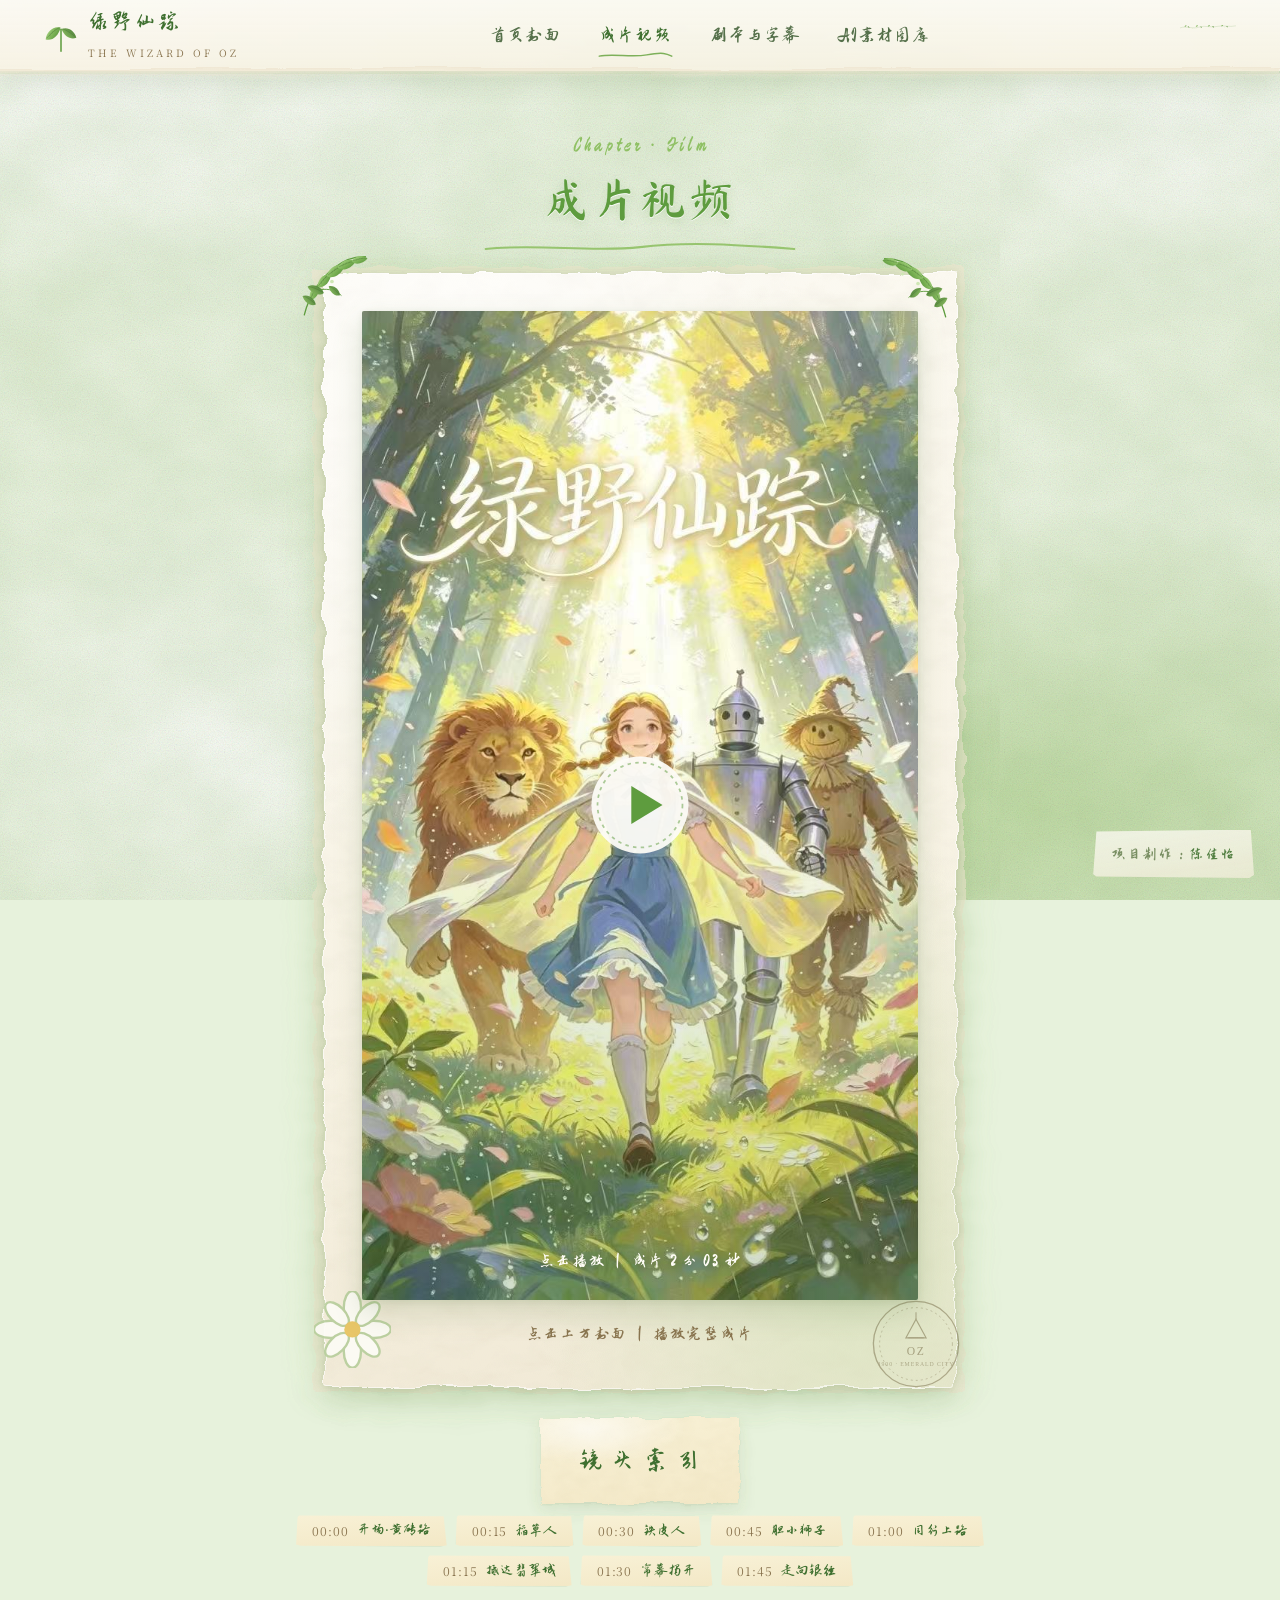
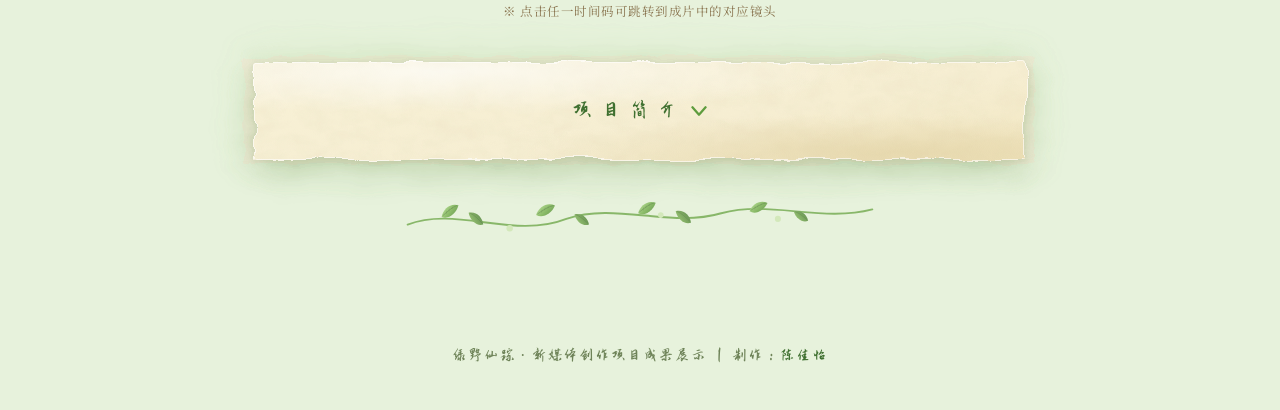
==== commit cd2f1c18: "Add files via upload" ====
--- a/video.html
+++ b/video.html
@@ -170,7 +170,7 @@
       <div class="filmcover" id="filmcover" role="button" tabindex="0" aria-label="点击播放成片视频">
         <div class="filmcover__inner">
           <!-- ★ 视频封面图：替换 images/cover.jpg 即可 -->
-          <img class="filmcover__img" src="images/cover.jpg" alt="《绿野仙踪》成片视频 封面">
+          <img class="filmcover__img" src="images/cover.jpg" alt="《绿野仙踪》成片视频 封面" loading="lazy">
           <span class="filmcover__veil" aria-hidden="true"></span>
           <svg class="filmcover__play" viewBox="0 0 120 120" aria-hidden="true"><use href="#playBtn"/></svg>
           <span class="filmcover__label">点击播放 ｜ 成片 2 分 03 秒</span>
